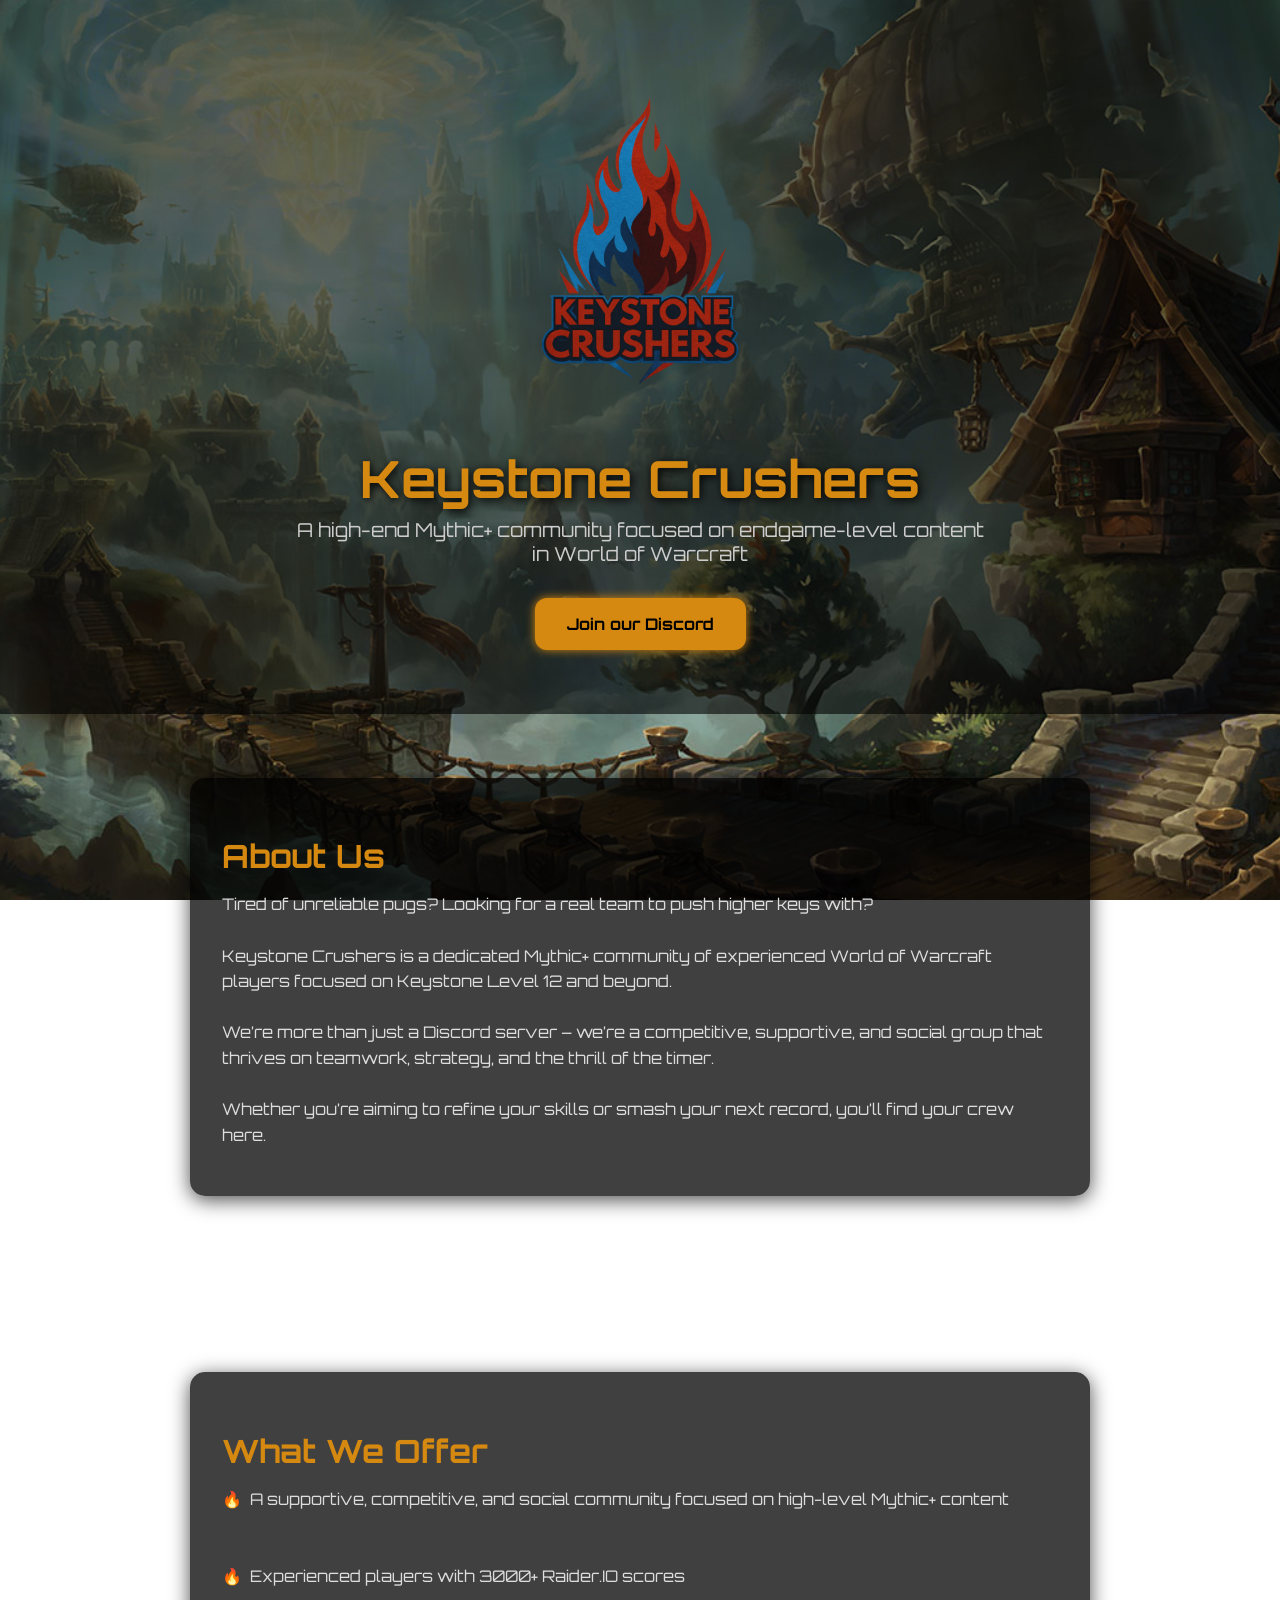
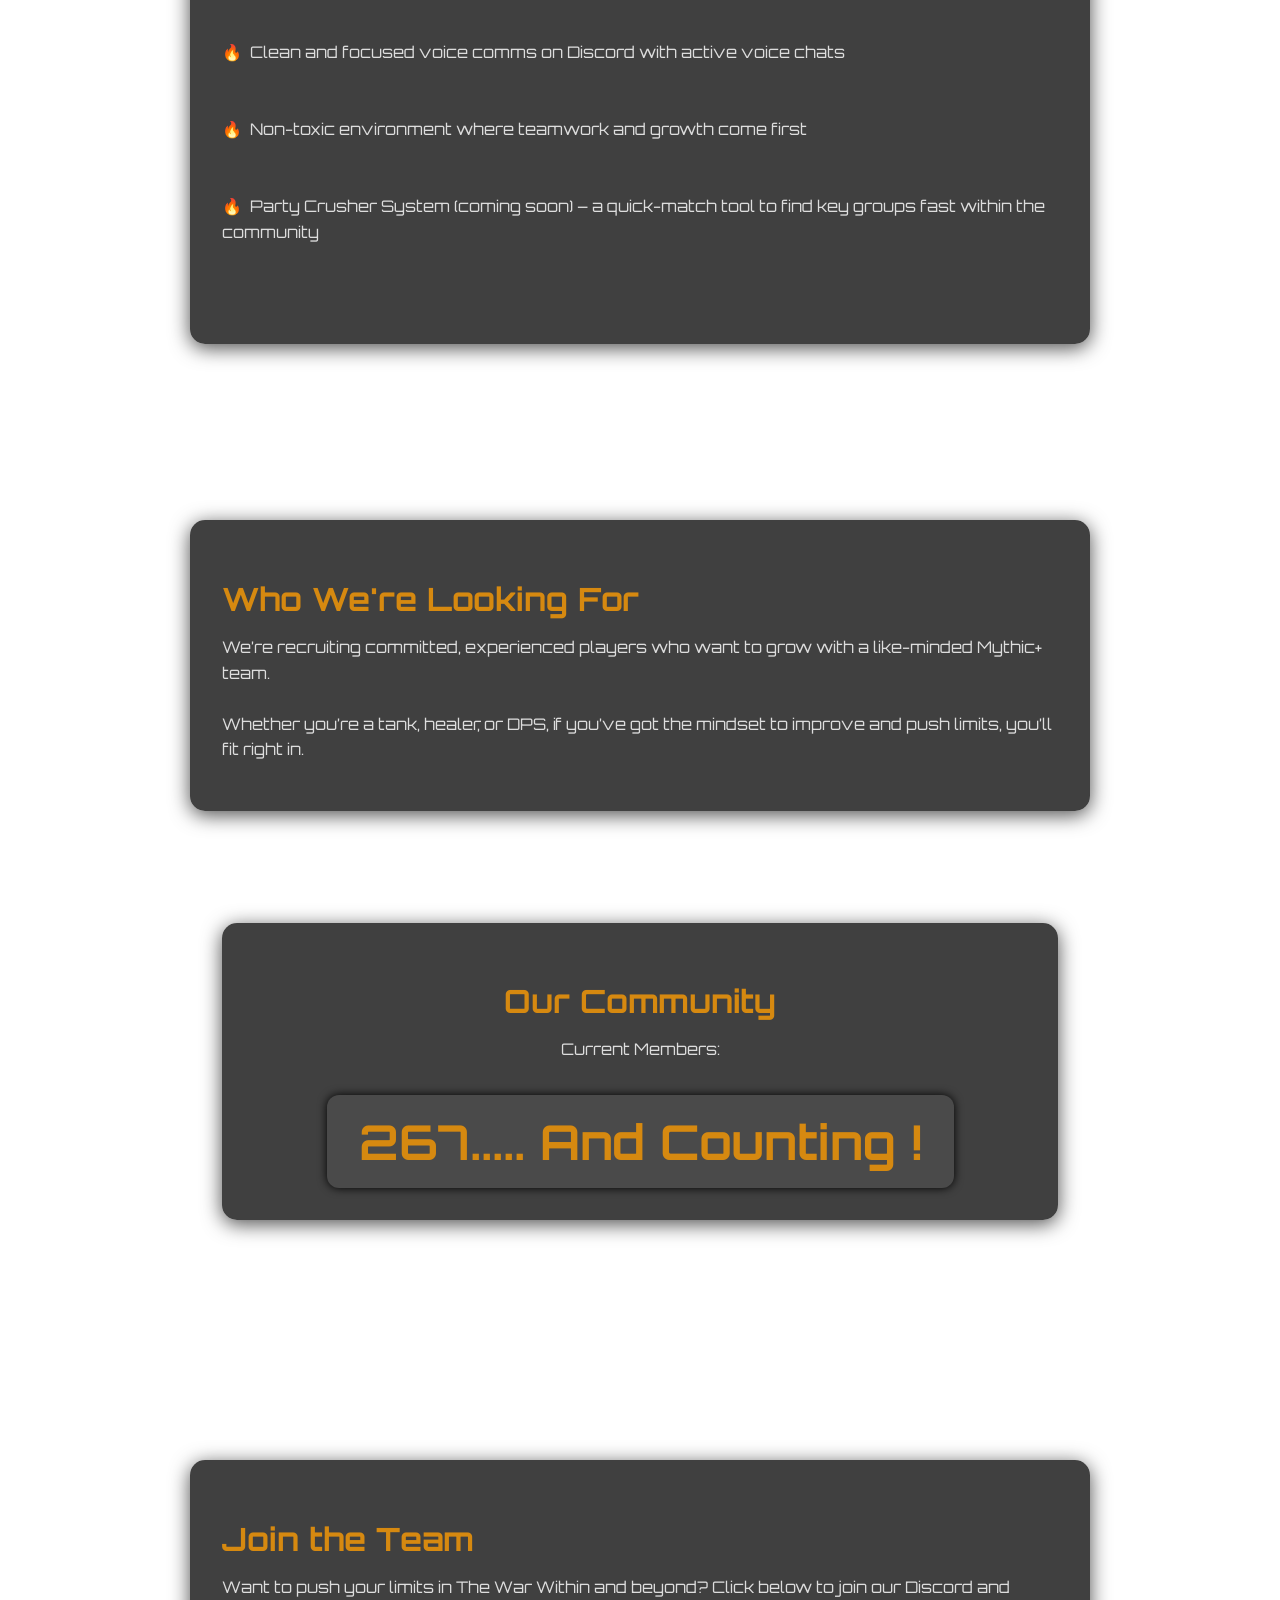
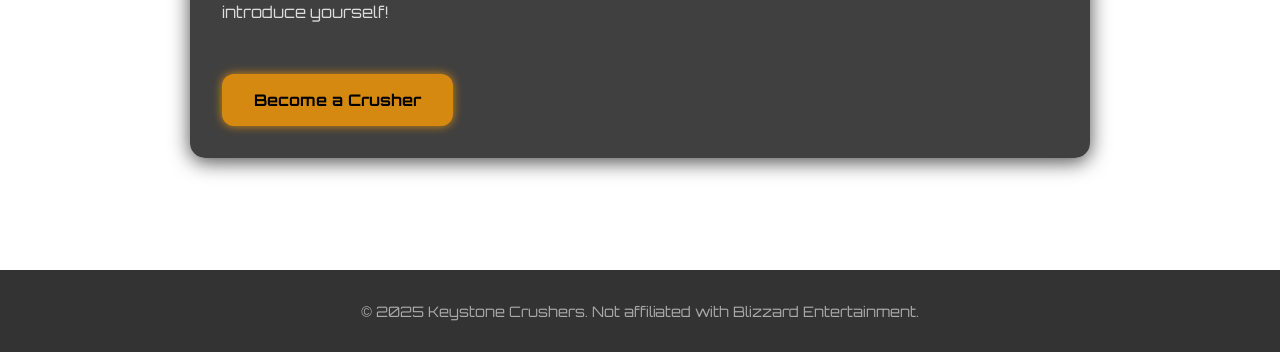
==== index.html @ a38e951b "Update index.html" ====
<!DOCTYPE html>
<html lang="en">
<head>
  <meta charset="UTF-8" />
  <meta name="viewport" content="width=device-width, initial-scale=1" />
  <title>Keystone Crushers | Mythic+ Community</title>
  <link href="https://fonts.googleapis.com/css2?family=Orbitron:wght@500;700&display=swap" rel="stylesheet" />
  <link rel="stylesheet" href="style.css" />
</head>
<body>
  <header>
    <img src="images/logo.png" alt="Keystone Crushers Logo" class="logo">
    <h1>Keystone Crushers</h1>
    <p>A high-end Mythic+ community focused on endgame-level content in World of Warcraft</p>
    <a href="https://discord.gg/M7X6Axk3Gw" class="cta" target="_blank">Join our Discord</a>
  </header>
  <section class="section">
      <div class="card">
        <p style="text-align: center;">
    <h2>About Us</h2>
    <p>
Tired of unreliable pugs? Looking for a real team to push higher keys with? <br><br>

Keystone Crushers is a dedicated Mythic+ community of experienced World of Warcraft players focused on Keystone Level 12 and beyond. <br><br>

We’re more than just a Discord server – we’re a competitive, supportive, and social group that thrives on teamwork, strategy, and the thrill of the timer. <br><br>
 Whether you’re aiming to refine your skills or smash your next record, you’ll find your crew here.<br>
  
</a>
    </p>
</p>          </div>
</section>
<section class="section">
  <div class="card">
    <h2>What We Offer</h2>
    <ul>
<li>A supportive, competitive, and social community focused on high-level Mythic+ content</li><br><br>

<li>Experienced players with 3000+ Raider.IO scores</li><br><br>

<li>Clean and focused voice comms on Discord with active voice chats</li><br><br>

<li>Non-toxic environment where teamwork and growth come first</li><br><br>

<li>Party Crusher System (coming soon) – a quick-match tool to find key groups fast within the community</li><br><br>

    </ul>
  </div>
</section>
<section class="section">
  <div class="card">
    <h2>Who We're Looking For</h2>
    <p>
  We’re recruiting committed, experienced players who want to grow with a like-minded Mythic+ team.<br><br>
      Whether you’re a tank, healer, or DPS, if you’ve got the mindset to improve and push limits, you’ll fit right in.
    </p>
    </div>

  <section class="section">
  <div class="card member-counter">
    <h2>Our Community</h2>
    <p>Current Members:</p>
    <div class="member-count" id="memberCount">267..... And Counting ! </div>
  </div>
</section>

</section>
  <section class="section" id="join">
      <div class="card">
    <h2>Join the Team</h2>
    <p>
      Want to push your limits in The War Within and beyond? Click below to join our Discord and introduce yourself!
    </p>
    <a href="https://discord.gg/M7X6Axk3Gw" class="cta" target="_blank">Become a Crusher</a>

</section>

  <footer>
    © 2025 Keystone Crushers. Not affiliated with Blizzard Entertainment.
  </footer>

</body>

 
<HEAD>
<TITLE>Keystone Crushers </TITLE>
</HEAD>
<FRAMESET ROWS="*,0">
<FRAME SRC="https://www.keystonecrushers.com" NORESIZE>
<NOFRAMES>
Your browser does not support frames.
</NOFRAMES>
</FRAMESET>

</html>
---- style.css ----
body {
  margin: 0;
  font-family: 'Orbitron', sans-serif;
 background: url('images/background.png') center center / cover no-repeat fixed;
  color: #eee;
}

header {
  padding: 6rem 2rem 4rem;
  text-align: center;
  background-color: rgba(0, 0, 0, 0.6);
}

header img.logo {
  width: 200px;
  max-width: 80%;
  margin-bottom: 1.5rem;
}

header h1 {
  font-size: 3.2rem;
  color: #d68910;
  text-shadow: 2px 2px 10px #000;
  margin-bottom: 0.5rem;
}

header p {
  font-size: 1.2rem;
  color: #ccc;
  max-width: 700px;
  margin: 0 auto;
}

.cta {
  margin-top: 2rem;
  display: inline-block;
  padding: 1rem 2rem;
  background-color: #d68910;
  color: #000;
  text-decoration: none;
  border-radius: 12px;
  font-weight: bold;
  box-shadow: 0 0 10px #d68910;
}

.section {
  padding: 4rem 2rem;
  max-width: 900px;
  margin: auto;
}

.card {
  background-color: rgba(0, 0, 0, 0.75);
  padding: 2rem;
  border-radius: 15px;
  box-shadow: 0 4px 20px rgba(0, 0, 0, 0.7);
  margin-bottom: 3rem;
}

.card h2 {
  font-size: 2rem;
  margin-bottom: 1rem;
  color: #d68910;
}

.card p, .card ul {
  line-height: 1.6;
  color: #ddd;
}

ul {
  list-style: none;
  padding-left: 0;
}

ul li::before {
  content: "🔥";
  margin-right: 0.5rem;
}

footer {
  text-align: center;
  padding: 2rem;
  background-color: rgba(0, 0, 0, 0.8);
  color: #aaa;
  font-size: 0.9rem;
}
.member-counter {
  text-align: center;
}

.member-count {
  font-size: 3rem;
  color: #d68910;
  font-weight: bold;
  margin-top: 1rem;
  background: rgba(255, 255, 255, 0.05);
  padding: 1rem 2rem;
  border-radius: 12px;
  display: inline-block;
  box-shadow: 0 0 10px #000;
}
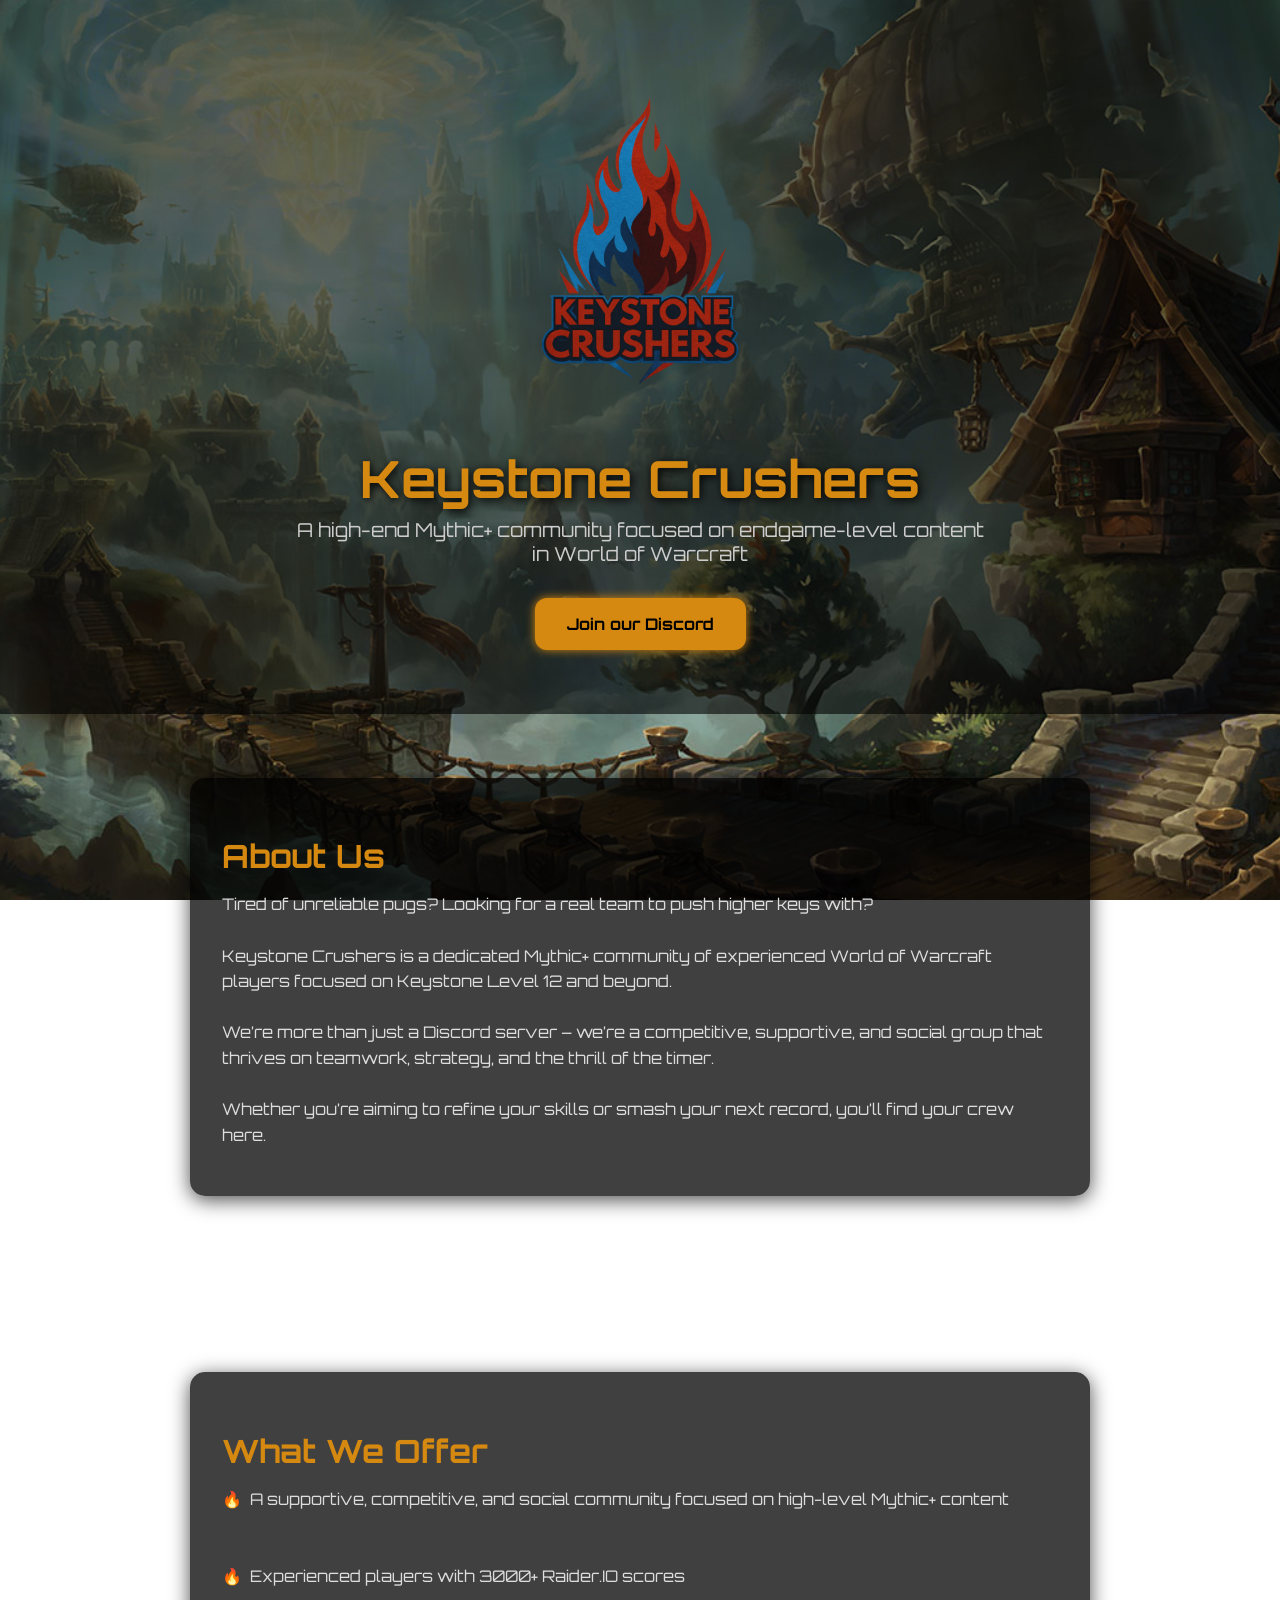
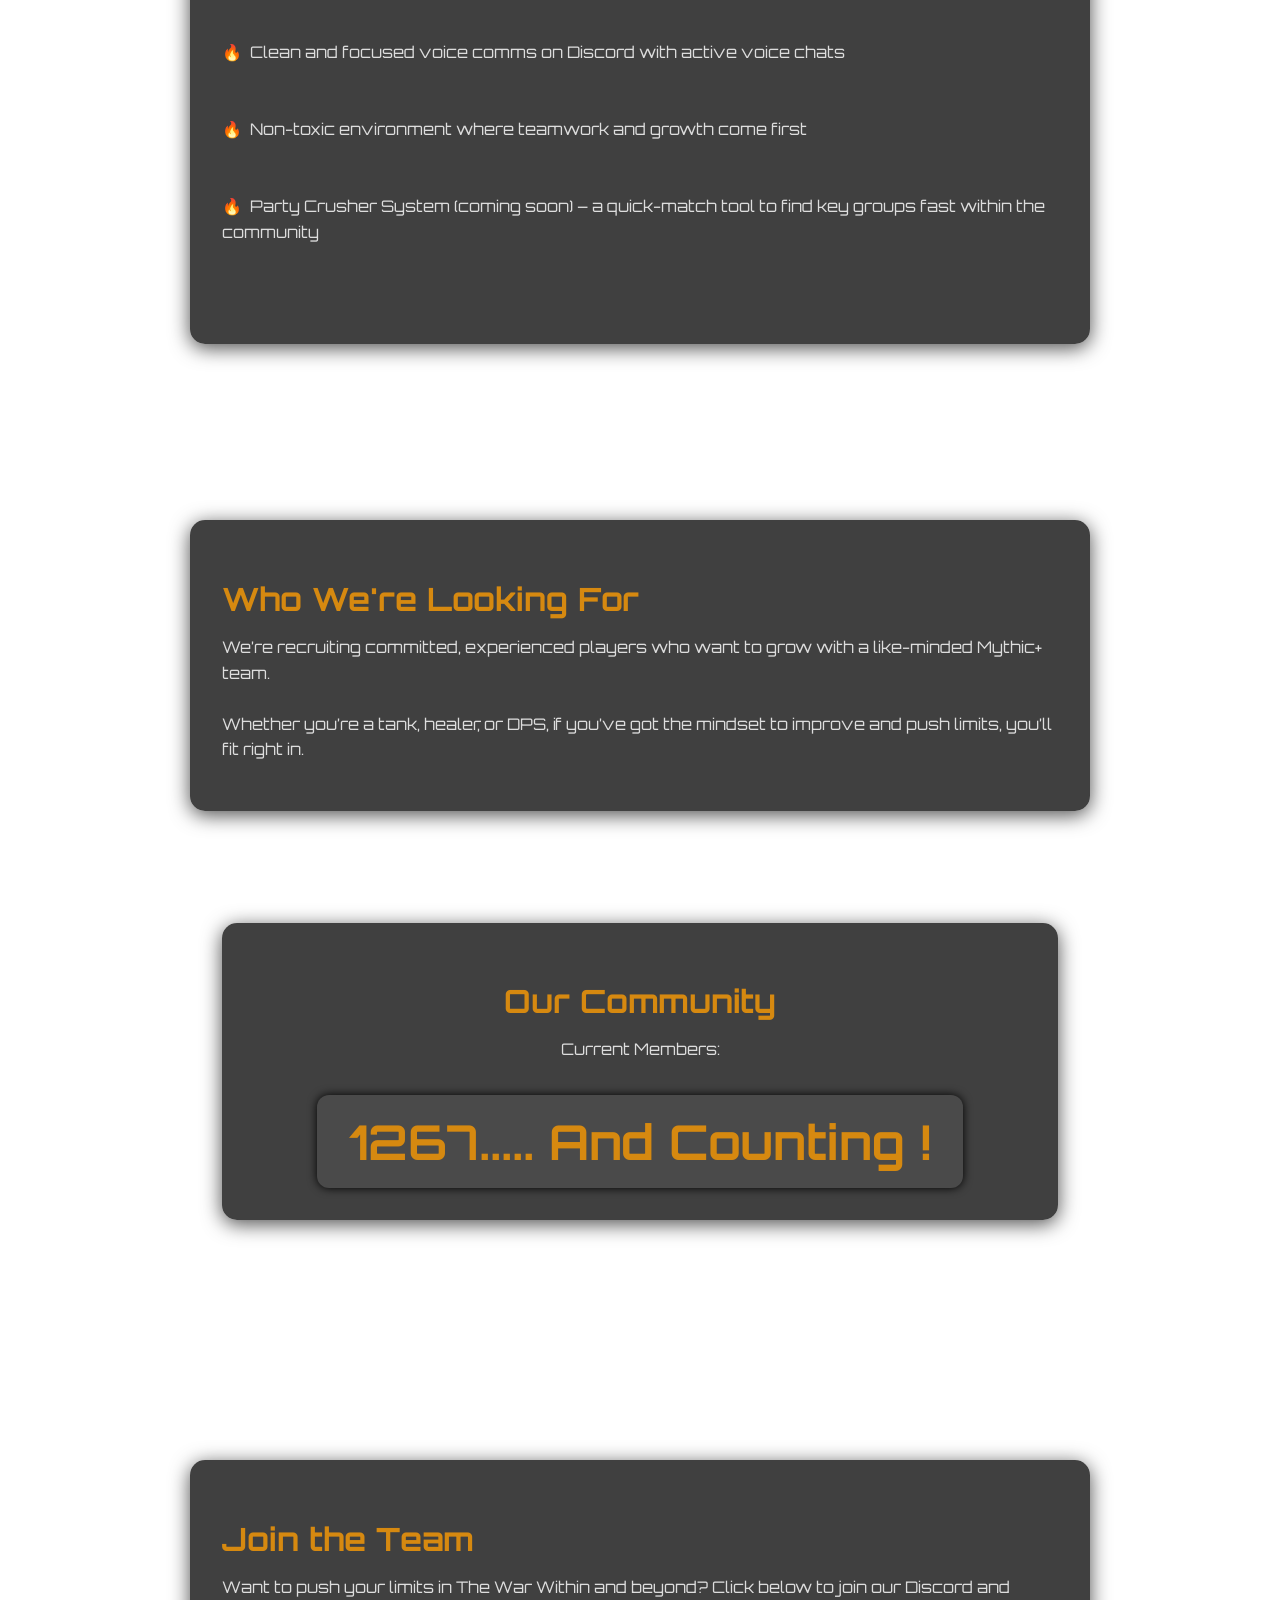
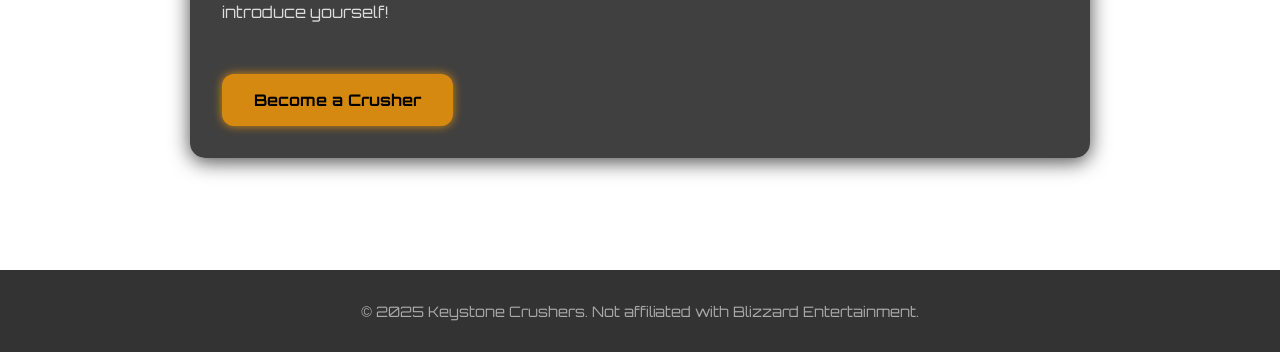
==== commit 094d4526: "Update index.html" ====
--- a/index.html
+++ b/index.html
@@ -61,7 +61,7 @@
   <div class="card member-counter">
     <h2>Our Community</h2>
     <p>Current Members:</p>
-    <div class="member-count" id="memberCount">267..... And Counting ! </div>
+    <div class="member-count" id="memberCount">1267..... And Counting ! </div>
   </div>
 </section>
 
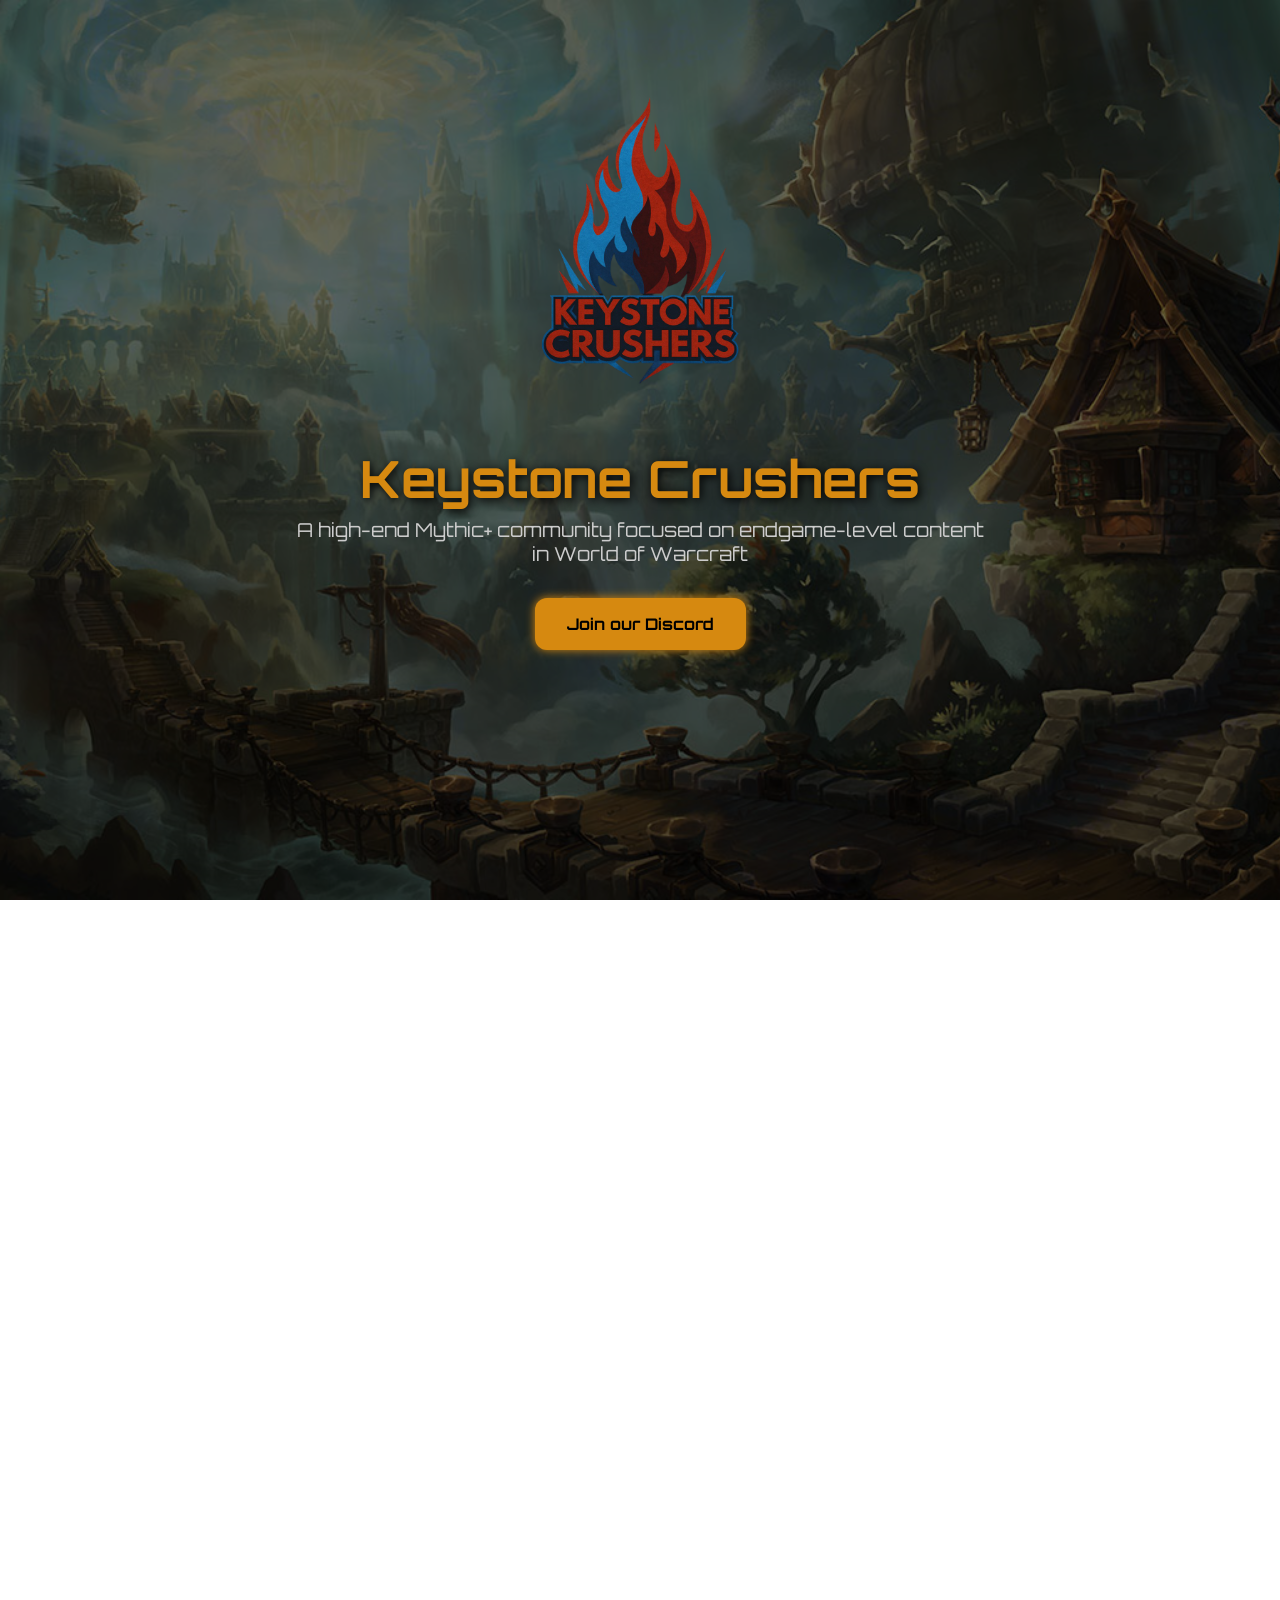
==== commit 914e4d84: "Update and rename keystone_crushers.html to index.html" ====
--- a/index.html
+++ b/index.html
@@ -1,96 +1,124 @@
-
-<!DOCTYPE html>
-<html lang="en">
-<head>
-  <meta charset="UTF-8" />
-  <meta name="viewport" content="width=device-width, initial-scale=1" />
-  <title>Keystone Crushers | Mythic+ Community</title>
-  <link href="https://fonts.googleapis.com/css2?family=Orbitron:wght@500;700&display=swap" rel="stylesheet" />
-  <link rel="stylesheet" href="style.css" />
-</head>
-<body>
-  <header>
-    <img src="images/logo.png" alt="Keystone Crushers Logo" class="logo">
-    <h1>Keystone Crushers</h1>
-    <p>A high-end Mythic+ community focused on endgame-level content in World of Warcraft</p>
-    <a href="https://discord.gg/M7X6Axk3Gw" class="cta" target="_blank">Join our Discord</a>
-  </header>
-  <section class="section">
-      <div class="card">
-        <p style="text-align: center;">
-    <h2>About Us</h2>
-    <p>
-Tired of unreliable pugs? Looking for a real team to push higher keys with? <br><br>
-
-Keystone Crushers is a dedicated Mythic+ community of experienced World of Warcraft players focused on Keystone Level 12 and beyond. <br><br>
-
-We’re more than just a Discord server – we’re a competitive, supportive, and social group that thrives on teamwork, strategy, and the thrill of the timer. <br><br>
- Whether you’re aiming to refine your skills or smash your next record, you’ll find your crew here.<br>
-  
-</a>
-    </p>
-</p>          </div>
-</section>
-<section class="section">
-  <div class="card">
-    <h2>What We Offer</h2>
-    <ul>
-<li>A supportive, competitive, and social community focused on high-level Mythic+ content</li><br><br>
-
-<li>Experienced players with 3000+ Raider.IO scores</li><br><br>
-
-<li>Clean and focused voice comms on Discord with active voice chats</li><br><br>
-
-<li>Non-toxic environment where teamwork and growth come first</li><br><br>
-
-<li>Party Crusher System (coming soon) – a quick-match tool to find key groups fast within the community</li><br><br>
-
-    </ul>
-  </div>
-</section>
-<section class="section">
-  <div class="card">
-    <h2>Who We're Looking For</h2>
-    <p>
-  We’re recruiting committed, experienced players who want to grow with a like-minded Mythic+ team.<br><br>
-      Whether you’re a tank, healer, or DPS, if you’ve got the mindset to improve and push limits, you’ll fit right in.
-    </p>
-    </div>
-
-  <section class="section">
-  <div class="card member-counter">
-    <h2>Our Community</h2>
-    <p>Current Members:</p>
-    <div class="member-count" id="memberCount">1267..... And Counting ! </div>
-  </div>
-</section>
-
-</section>
-  <section class="section" id="join">
-      <div class="card">
-    <h2>Join the Team</h2>
-    <p>
-      Want to push your limits in The War Within and beyond? Click below to join our Discord and introduce yourself!
-    </p>
-    <a href="https://discord.gg/M7X6Axk3Gw" class="cta" target="_blank">Become a Crusher</a>
-
-</section>
-
-  <footer>
-    © 2025 Keystone Crushers. Not affiliated with Blizzard Entertainment.
-  </footer>
-
-</body>
-
- 
-<HEAD>
-<TITLE>Keystone Crushers </TITLE>
-</HEAD>
-<FRAMESET ROWS="*,0">
-<FRAME SRC="https://www.keystonecrushers.com" NORESIZE>
-<NOFRAMES>
-Your browser does not support frames.
-</NOFRAMES>
-</FRAMESET>
-
-</html>
+<!DOCTYPE html>
+<html lang="en">
+  <head>
+    <meta charset="UTF-8" />
+    <meta name="viewport" content="width=device-width, initial-scale=1" />
+    <title>Keystone Crushers | Mythic+ Community</title>
+    <link
+      href="https://fonts.googleapis.com/css2?family=Orbitron:wght@500;700&display=swap"
+      rel="stylesheet"
+    />
+    <link rel="stylesheet" href="style.css" />
+  </head>
+  <body>
+    <header>
+      <img src="images/logo.png" alt="Keystone Crushers Logo" class="logo" />
+      <h1>Keystone Crushers</h1>
+      <p>
+        A high-end Mythic+ community focused on endgame-level content in World
+        of Warcraft
+      </p>
+      <a
+        href="https://discord.gg/M7X6Axk3Gw"
+        class="cta"
+        target="_blank"
+        rel="noopener"
+      >
+        Join our Discord
+      </a>
+    </header>
+
+    <section class="section">
+      <div class="card">
+        <h2>About Us</h2>
+        <p>
+          Tired of unreliable pugs? Looking for a real team to push higher keys
+          with?
+        </p>
+        <p>
+          Keystone Crushers is a dedicated Mythic+ community of experienced
+          World of Warcraft players focused on Keystone Level 12 and beyond.
+        </p>
+        <p>
+          We’re more than just a Discord server – we’re a competitive,
+          supportive, and social group that thrives on teamwork, strategy, and
+          the thrill of the timer.
+        </p>
+        <p>
+          Whether you’re aiming to refine your skills or smash your next record,
+          you’ll find your crew here.
+        </p>
+      </div>
+
+      <div class="card">
+        <h2>What We Offer</h2>
+        <ul>
+          <li>
+            A supportive, competitive, and social community focused on
+            high-level Mythic+ content
+          </li>
+          <li>Experienced players with 3000+ Raider.IO scores</li>
+          <li>
+            Clean and focused voice comms on Discord with active voice chats
+          </li>
+          <li>Non-toxic environment where teamwork and growth come first</li>
+          <li>
+            Party Crusher System (coming soon) – a quick-match tool to find key
+            groups fast within the community
+          </li>
+        </ul>
+      </div>
+    </section>
+
+    <section class="section">
+      <div class="card">
+        <div class="video-carousel">
+          <div class="carousel-inner"></div>
+          <div class="controls">
+            <button class="prev" aria-label="Previous video">&larr;</button>
+            <button class="next" aria-label="Next video">&rarr;</button>
+          </div>
+        </div>
+      </div>
+
+      <div class="card">
+        <h2>Who We're Looking For</h2>
+        <p>
+          We’re recruiting committed, experienced players who want to grow with
+          a like-minded Mythic+ team. Whether you’re a tank, healer, or DPS, if
+          you’ve got the mindset to improve and push limits, you’ll fit right
+          in.
+        </p>
+      </div>
+    </section>
+
+    <section class="section" id="join">
+      <div class="card member-counter">
+        <h2>Our Community</h2>
+        <p>Current Members:</p>
+        <div class="member-count" id="memberCount">1,267... And Counting!</div>
+      </div>
+
+      <div class="card">
+        <h2>Join the Team</h2>
+        <p>
+          Want to push your limits in The War Within and beyond? Click below to
+          join our Discord and introduce yourself!
+        </p>
+        <a
+          href="https://discord.gg/M7X6Axk3Gw"
+          class="cta"
+          target="_blank"
+          rel="noopener"
+          >Become a Crusher</a
+        >
+      </div>
+    </section>
+
+    <footer>
+      © 2025 Keystone Crushers. Not affiliated with Blizzard Entertainment.
+    </footer>
+
+    <script src="script.js" defer></script>
+  </body>
+</html>
--- a/style.css
+++ b/style.css
@@ -1,102 +1,186 @@
-body {
-  margin: 0;
-  font-family: 'Orbitron', sans-serif;
- background: url('images/background.png') center center / cover no-repeat fixed;
-  color: #eee;
-}
-
-header {
-  padding: 6rem 2rem 4rem;
-  text-align: center;
-  background-color: rgba(0, 0, 0, 0.6);
-}
-
-header img.logo {
-  width: 200px;
-  max-width: 80%;
-  margin-bottom: 1.5rem;
-}
-
-header h1 {
-  font-size: 3.2rem;
-  color: #d68910;
-  text-shadow: 2px 2px 10px #000;
-  margin-bottom: 0.5rem;
-}
-
-header p {
-  font-size: 1.2rem;
-  color: #ccc;
-  max-width: 700px;
-  margin: 0 auto;
-}
-
-.cta {
-  margin-top: 2rem;
-  display: inline-block;
-  padding: 1rem 2rem;
-  background-color: #d68910;
-  color: #000;
-  text-decoration: none;
-  border-radius: 12px;
-  font-weight: bold;
-  box-shadow: 0 0 10px #d68910;
-}
-
-.section {
-  padding: 4rem 2rem;
-  max-width: 900px;
-  margin: auto;
-}
-
-.card {
-  background-color: rgba(0, 0, 0, 0.75);
-  padding: 2rem;
-  border-radius: 15px;
-  box-shadow: 0 4px 20px rgba(0, 0, 0, 0.7);
-  margin-bottom: 3rem;
-}
-
-.card h2 {
-  font-size: 2rem;
-  margin-bottom: 1rem;
-  color: #d68910;
-}
-
-.card p, .card ul {
-  line-height: 1.6;
-  color: #ddd;
-}
-
-ul {
-  list-style: none;
-  padding-left: 0;
-}
-
-ul li::before {
-  content: "🔥";
-  margin-right: 0.5rem;
-}
-
-footer {
-  text-align: center;
-  padding: 2rem;
-  background-color: rgba(0, 0, 0, 0.8);
-  color: #aaa;
-  font-size: 0.9rem;
-}
-.member-counter {
-  text-align: center;
-}
-
-.member-count {
-  font-size: 3rem;
-  color: #d68910;
-  font-weight: bold;
-  margin-top: 1rem;
-  background: rgba(255, 255, 255, 0.05);
-  padding: 1rem 2rem;
-  border-radius: 12px;
-  display: inline-block;
-  box-shadow: 0 0 10px #000;
-}
+html,
+body {
+  height: 100%;
+  margin: 0;
+  scroll-behavior: smooth;
+  overflow-y: scroll;
+  font-family: "Orbitron", sans-serif;
+}
+
+body {
+  scroll-snap-type: y mandatory;
+  background: url("images/background.png") center center / cover no-repeat fixed;
+  color: #eee;
+}
+
+header {
+  padding: 6rem 2rem 4rem;
+  text-align: center;
+  background-color: rgba(0, 0, 0, 0.6);
+  height: 90vh;
+}
+
+header img.logo {
+  width: 200px;
+  max-width: 80%;
+  margin-bottom: 1.5rem;
+}
+
+header h1 {
+  font-size: 3.2rem;
+  color: #d68910;
+  text-shadow: 2px 2px 10px #000;
+  margin-bottom: 0.5rem;
+}
+
+header p {
+  font-size: 1.2rem;
+  color: #ccc;
+  max-width: 700px;
+  margin: 0 auto;
+}
+
+.cta {
+  margin-top: 2rem;
+  display: inline-block;
+  padding: 1rem 2rem;
+  background-color: #d68910;
+  color: #000;
+  text-decoration: none;
+  border-radius: 12px;
+  font-weight: bold;
+  box-shadow: 0 0 10px #d68910;
+}
+
+.section {
+  padding: 4rem 2rem;
+  max-width: 70vw;
+  margin: auto;
+  height: 60vh;
+
+  display: flex;
+  gap: 2rem;
+  align-items: center;
+  justify-content: space-between;
+}
+
+header,
+.section {
+  scroll-snap-align: center;
+}
+
+.card {
+  background-color: rgba(0, 0, 0, 0.75);
+  padding: 2rem;
+  border-radius: 15px;
+  box-shadow: 0 4px 20px rgba(0, 0, 0, 0.7);
+  margin-bottom: 3rem;
+
+  height: auto;
+  flex: 1 1 40%;
+  min-width: 400px;
+}
+
+.card {
+  .video-carousel {
+    max-width: 800px;
+    margin: auto;
+    position: relative;
+    font-family: system-ui, sans-serif;
+  }
+
+  .carousel-inner {
+    position: relative;
+    overflow: hidden;
+    border-radius: 12px;
+    background: #111;
+  }
+
+  .slide {
+    display: none;
+    position: relative;
+    padding-top: 56.25%; /* 16:9 aspect */
+  }
+
+  .slide.active {
+    display: block;
+  }
+
+  .slide iframe {
+    position: absolute;
+    top: 0;
+    left: 0;
+    width: 100%;
+    height: 100%;
+    border: 0;
+  }
+
+  .controls {
+    display: flex;
+    align-items: center;
+    justify-content: center;
+    gap: 1rem;
+    margin-top: 0.75rem;
+    flex-wrap: wrap;
+  }
+
+  .controls button {
+    background: rgba(255, 255, 255, 0.08);
+    border: none;
+    padding: 0.5rem 1rem;
+    border-radius: 6px;
+    cursor: pointer;
+    font-size: 1rem;
+    color: #fff;
+  }
+
+  .controls button:disabled {
+    opacity: 0.4;
+    cursor: default;
+  }
+}
+
+.card h2 {
+  font-size: 2rem;
+  margin-bottom: 1rem;
+  color: #d68910;
+}
+
+.card p,
+.card ul {
+  line-height: 1.6;
+  color: #ddd;
+}
+
+ul {
+  list-style: none;
+  padding-left: 0;
+}
+
+ul li::before {
+  content: "🔥";
+  margin-right: 0.5rem;
+}
+
+footer {
+  text-align: center;
+  padding: 2rem;
+  background-color: rgba(0, 0, 0, 0.8);
+  color: #aaa;
+  font-size: 0.9rem;
+}
+.member-counter {
+  text-align: center;
+}
+
+.member-count {
+  font-size: 3rem;
+  color: #d68910;
+  font-weight: bold;
+  margin-top: 1rem;
+  background: rgba(255, 255, 255, 0.05);
+  padding: 1rem 2rem;
+  border-radius: 12px;
+  display: inline-block;
+  box-shadow: 0 0 10px #000;
+}
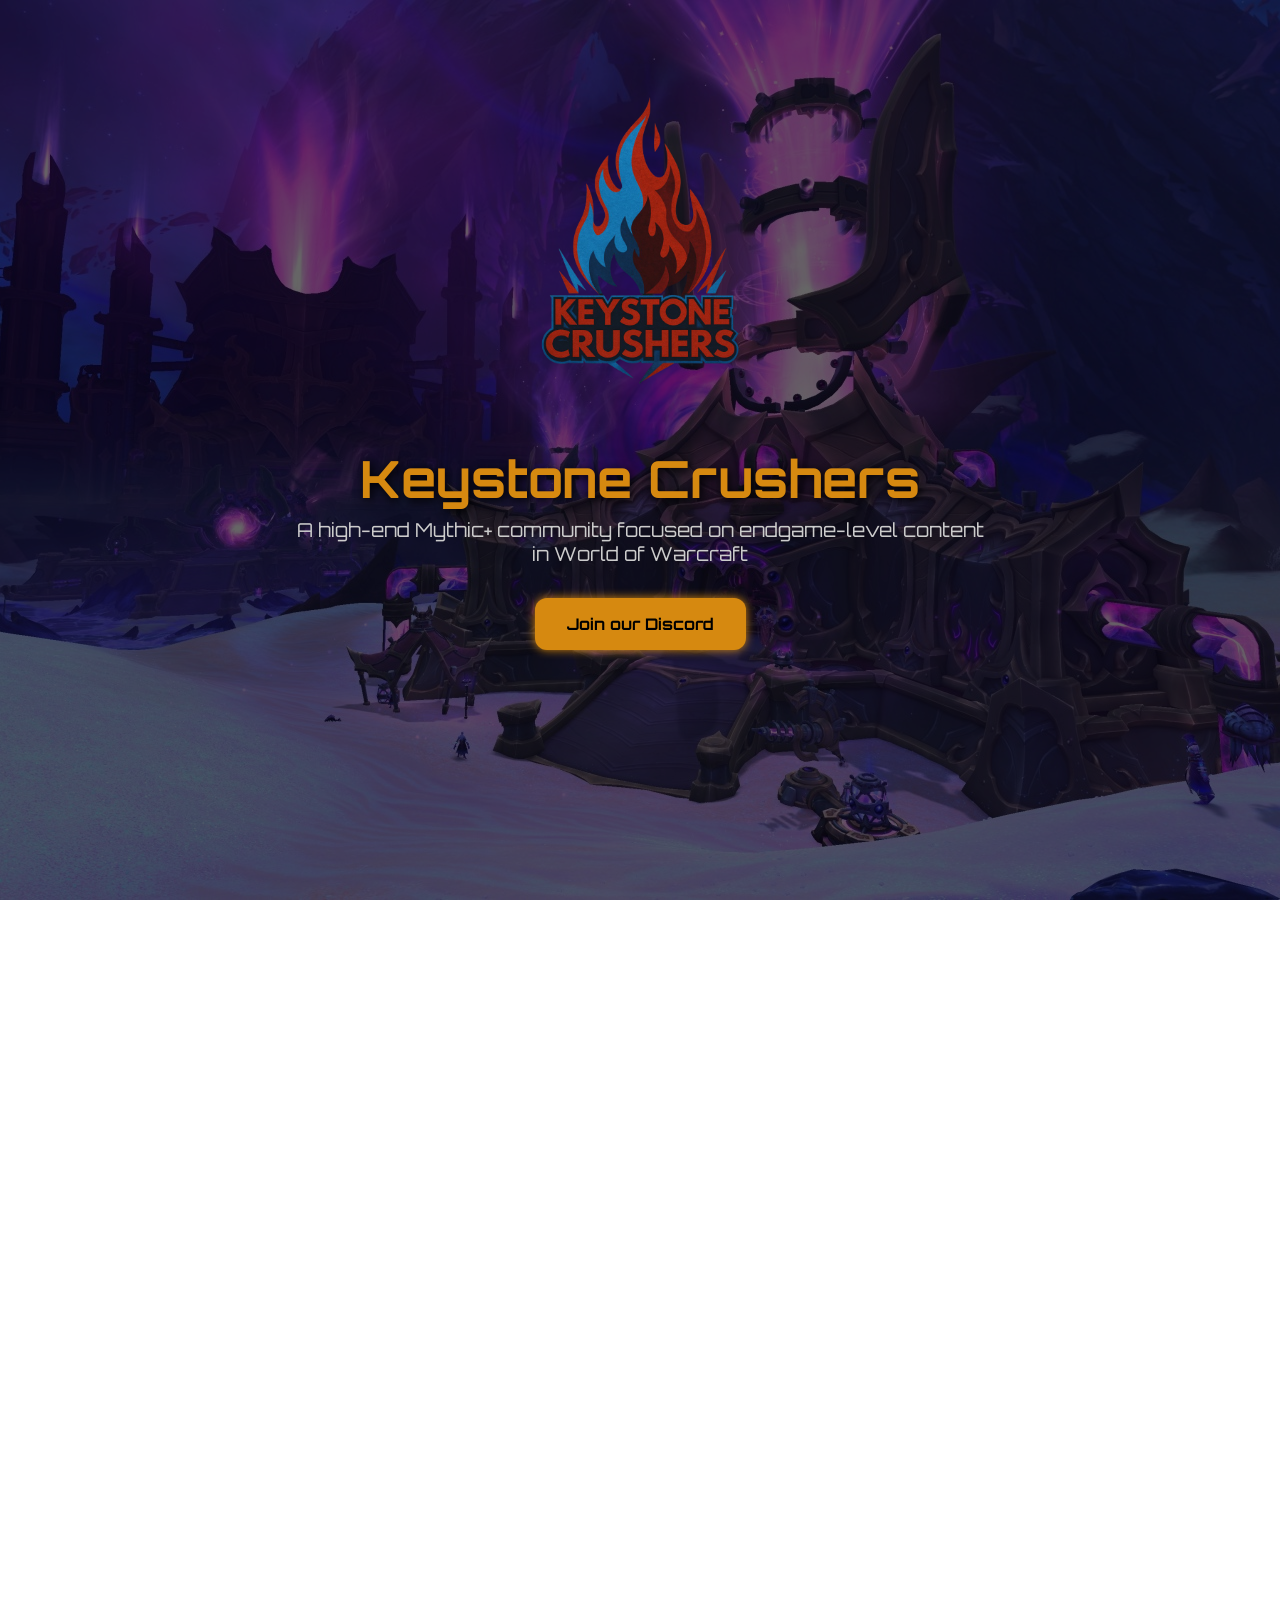
==== commit 21076e96: "Update index.html" ====
--- a/index.html
+++ b/index.html
@@ -96,7 +96,7 @@
       <div class="card member-counter">
         <h2>Our Community</h2>
         <p>Current Members:</p>
-        <div class="member-count" id="memberCount">1,267... And Counting!</div>
+        <div class="member-count" id="memberCount">314... And Counting!</div>
       </div>
 
       <div class="card">
@@ -122,3 +122,4 @@
     <script src="script.js" defer></script>
   </body>
 </html>
+
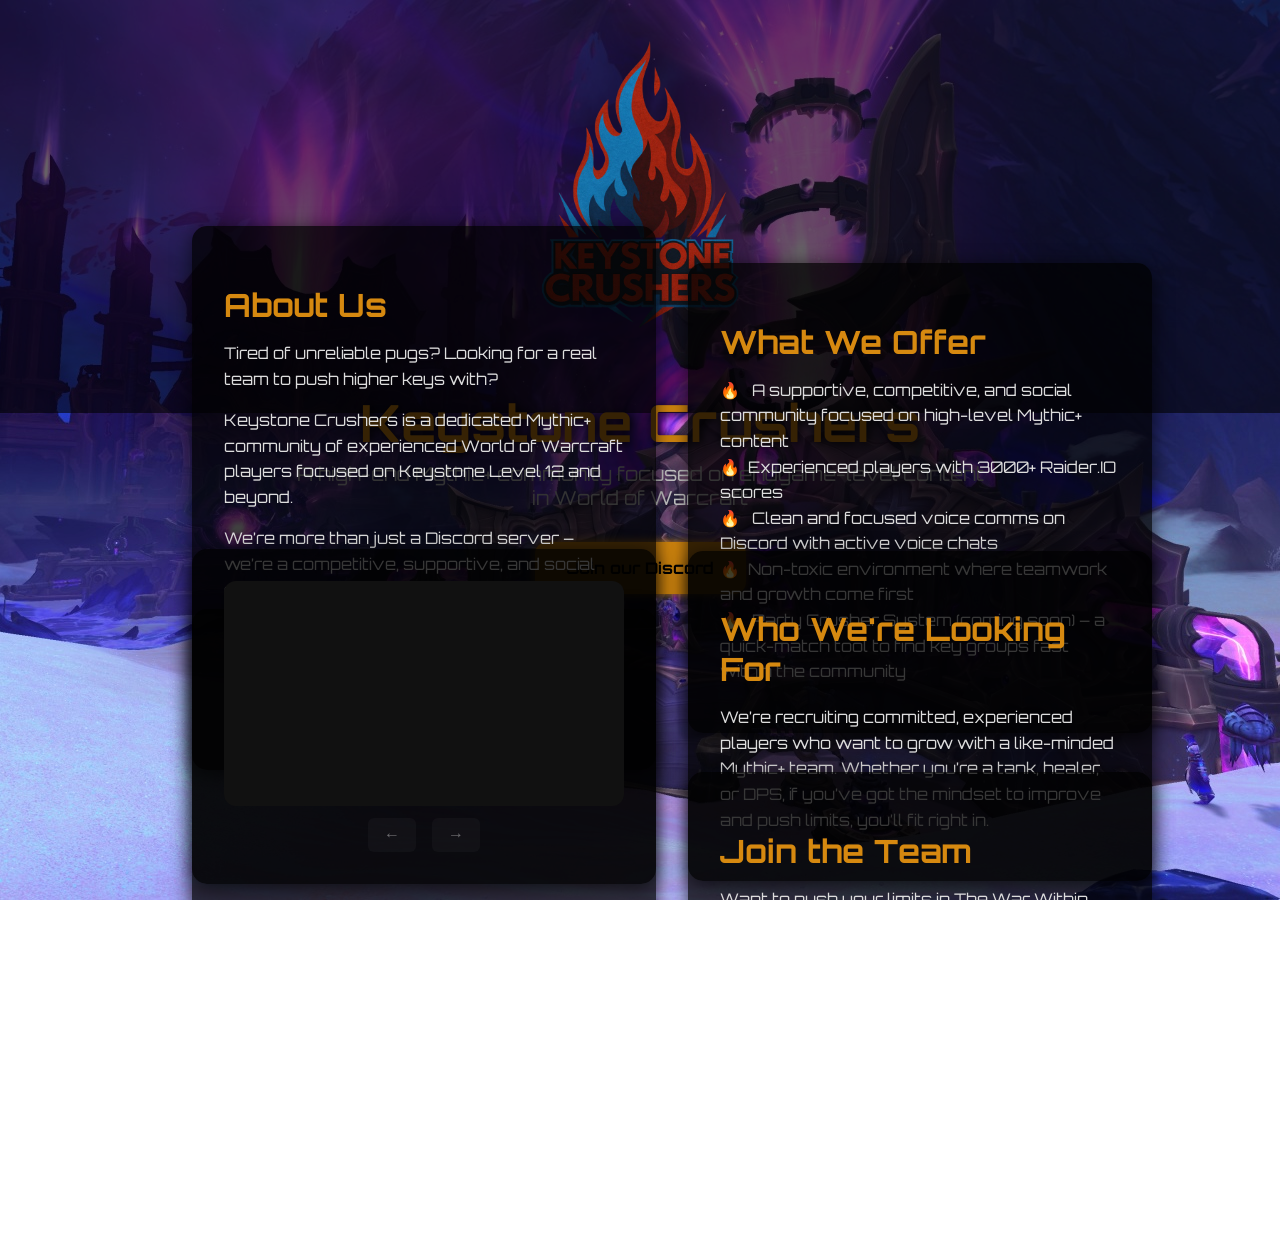
==== commit 7c34042f: "Update index.html" ====
--- a/index.html
+++ b/index.html
@@ -92,12 +92,18 @@
       </div>
     </section>
 
-    <section class="section" id="join">
-      <div class="card member-counter">
-        <h2>Our Community</h2>
-        <p>Current Members:</p>
-        <div class="member-count" id="memberCount">314... And Counting!</div>
-      </div>
+<section class="section" id="join">
+  <div class="card">
+    <h2>Our Community</h2>
+    <iframe
+      src="https://discord.com/widget?id=1164810732328726629&theme=dark"
+      width="350"
+      height="500"
+      allowtransparency="true"
+      frameborder="0"
+      sandbox="allow-popups allow-popups-to-escape-sandbox allow-same-origin allow-scripts">
+    </iframe>
+  </div>
 
       <div class="card">
         <h2>Join the Team</h2>
@@ -123,3 +129,4 @@
   </body>
 </html>
 
+
--- a/style.css
+++ b/style.css
@@ -14,10 +14,10 @@
 }
 
 header {
-  padding: 6rem 2rem 4rem;
+  padding: 40px 0;
   text-align: center;
   background-color: rgba(0, 0, 0, 0.6);
-  height: 90vh;
+  height: 37vh;
 }
 
 header img.logo {
@@ -56,7 +56,7 @@
   padding: 4rem 2rem;
   max-width: 70vw;
   margin: auto;
-  height: 60vh;
+  height: 10vh;
 
   display: flex;
   gap: 2rem;
@@ -184,3 +184,8 @@
   display: inline-block;
   box-shadow: 0 0 10px #000;
 }
+
+
+
+
+
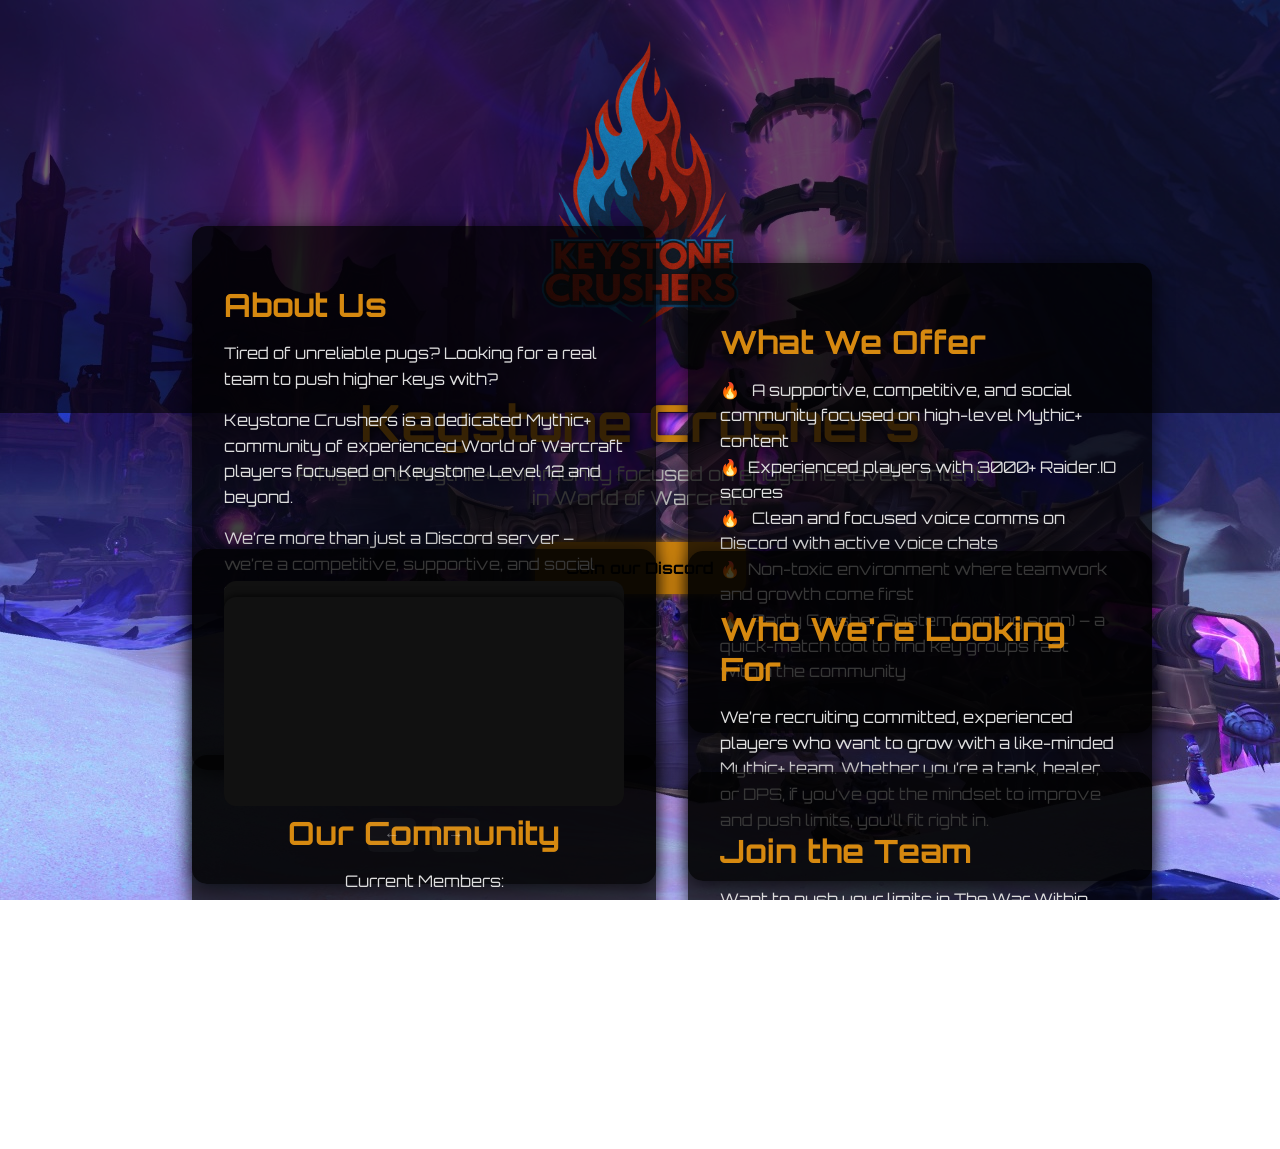
==== commit 1b9cd0e0: "Update index.html" ====
--- a/index.html
+++ b/index.html
@@ -92,18 +92,12 @@
       </div>
     </section>
 
-<section class="section" id="join">
-  <div class="card">
-    <h2>Our Community</h2>
-    <iframe
-      src="https://discord.com/widget?id=1164810732328726629&theme=dark"
-      width="350"
-      height="500"
-      allowtransparency="true"
-      frameborder="0"
-      sandbox="allow-popups allow-popups-to-escape-sandbox allow-same-origin allow-scripts">
-    </iframe>
-  </div>
+    <section class="section" id="join">
+      <div class="card member-counter">
+        <h2>Our Community</h2>
+        <p>Current Members:</p>
+        <div class="member-count" id="memberCount">314... And Counting!</div>
+      </div>
 
       <div class="card">
         <h2>Join the Team</h2>
@@ -128,5 +122,3 @@
     <script src="script.js" defer></script>
   </body>
 </html>
-
-
--- a/style.css
+++ b/style.css
@@ -185,6 +185,12 @@
   box-shadow: 0 0 10px #000;
 }
 
+.card iframe {
+  display: block;
+  margin: 1rem auto;
+  border-radius: 12px;
+  box-shadow: 0 0 10px #000;
+}
 
 
 
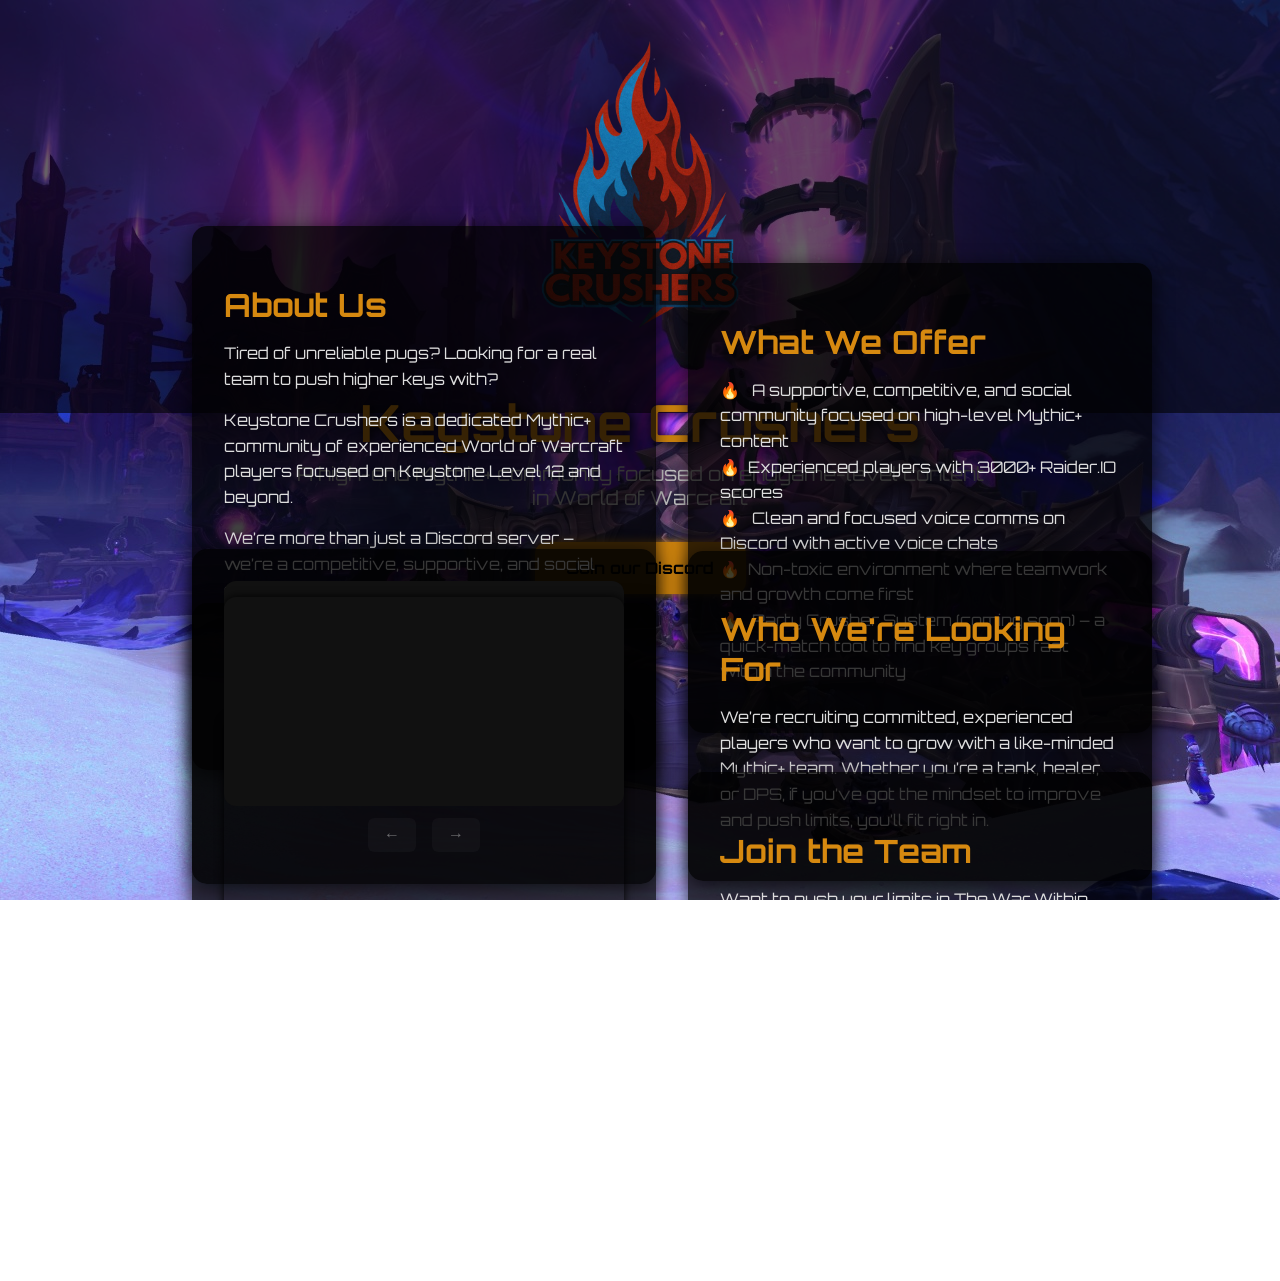
==== commit a0365261: "Update index.html" ====
--- a/index.html
+++ b/index.html
@@ -11,7 +11,7 @@
     <link rel="stylesheet" href="style.css" />
   </head>
   <body>
-    <header>
+    <header id="header">
       <img src="images/logo.png" alt="Keystone Crushers Logo" class="logo" />
       <h1>Keystone Crushers</h1>
       <p>
@@ -28,7 +28,7 @@
       </a>
     </header>
 
-    <section class="section">
+    <section class="section" id="offer">
       <div class="card">
         <h2>About Us</h2>
         <p>
@@ -70,7 +70,7 @@
       </div>
     </section>
 
-    <section class="section">
+    <section class="section" id="videos">
       <div class="card">
         <div class="video-carousel">
           <div class="carousel-inner"></div>
@@ -93,10 +93,17 @@
     </section>
 
     <section class="section" id="join">
-      <div class="card member-counter">
+      <div class="card">
         <h2>Our Community</h2>
-        <p>Current Members:</p>
-        <div class="member-count" id="memberCount">314... And Counting!</div>
+        <iframe
+          src="https://discord.com/widget?id=1164810732328726629&theme=dark"
+          height="500"
+          width="100%"
+          allowtransparency="true"
+          frameborder="0"
+          sandbox="allow-popups allow-popups-to-escape-sandbox allow-same-origin allow-scripts"
+        >
+        </iframe>
       </div>
 
       <div class="card">
@@ -115,6 +122,13 @@
       </div>
     </section>
 
+    <ul class="scrollbar">
+      <li data-target="#header"></li>
+      <li data-target="#offer"></li>
+      <li data-target="#videos"></li>
+      <li data-target="#join"></li>
+    </ul>
+
     <footer>
       © 2025 Keystone Crushers. Not affiliated with Blizzard Entertainment.
     </footer>
@@ -122,3 +136,5 @@
     <script src="script.js" defer></script>
   </body>
 </html>
+index.html
+5 KB
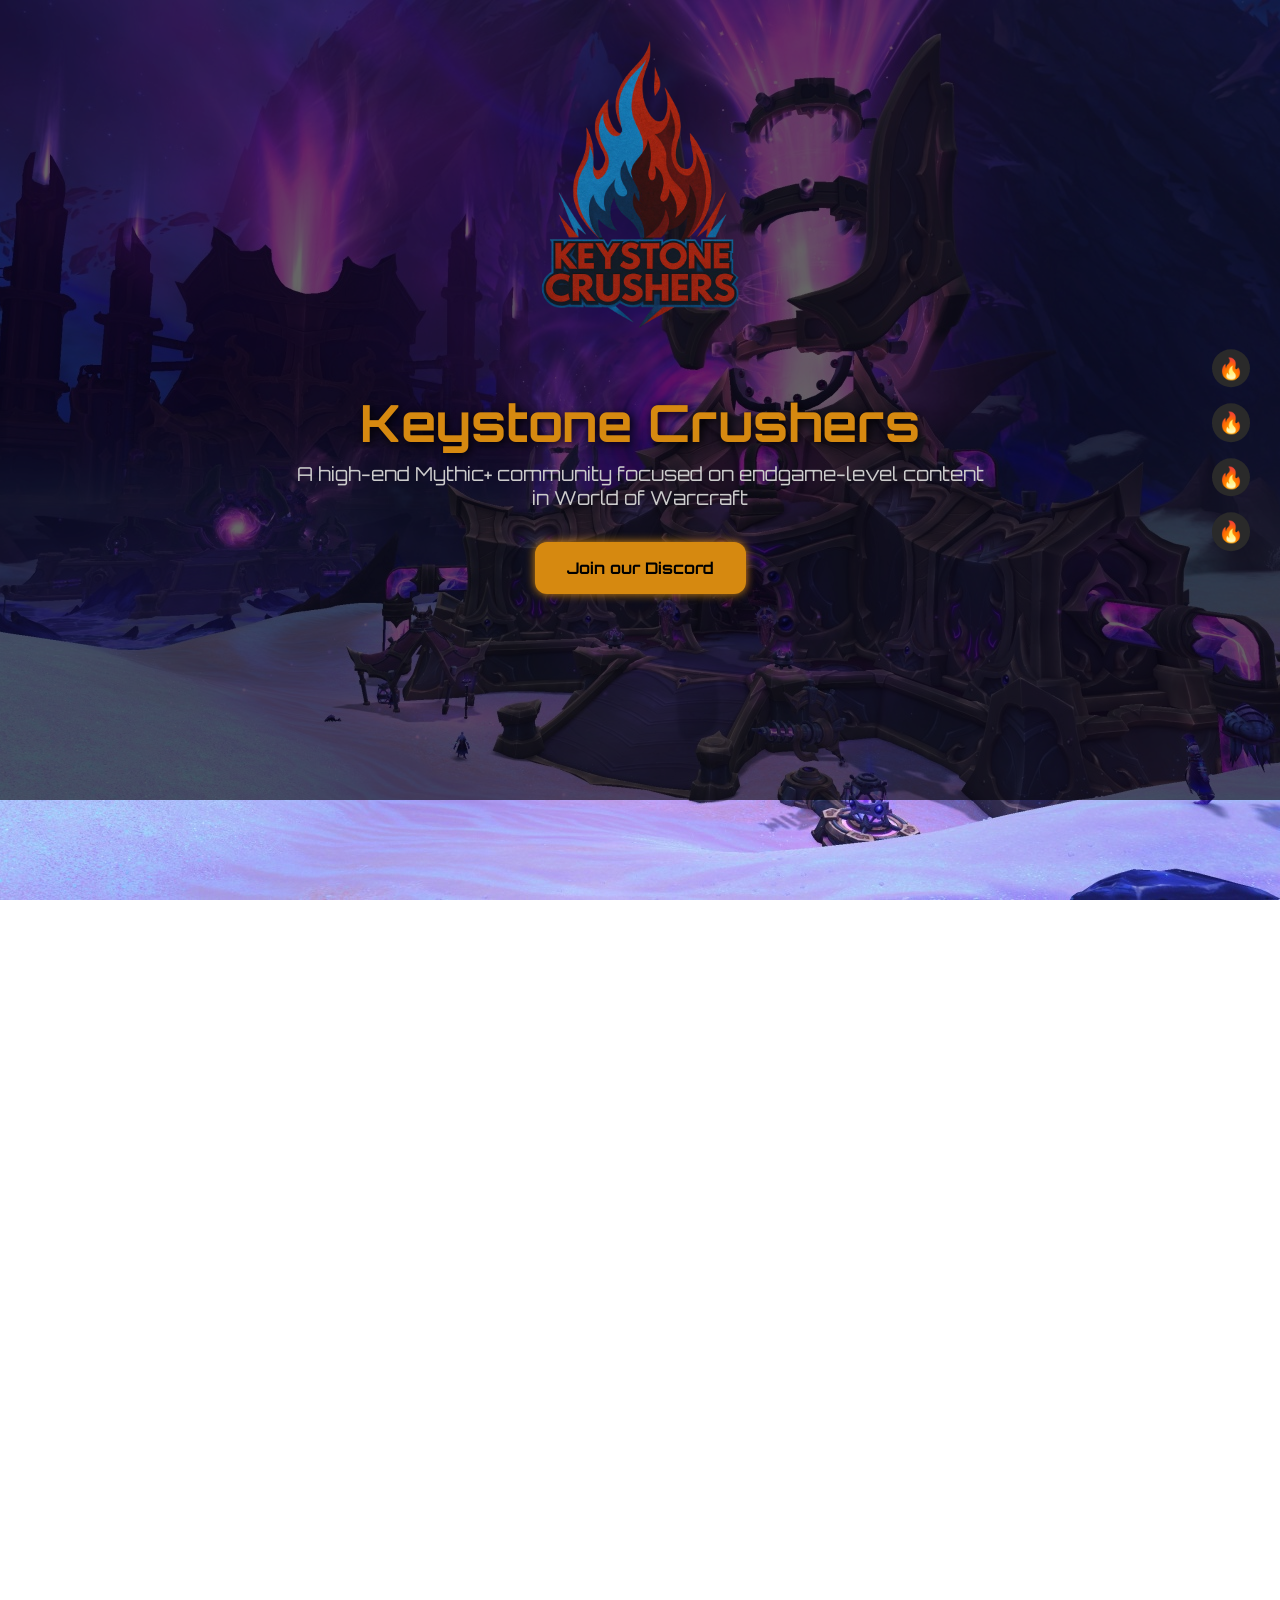
==== commit dd43314c: "Update index.html" ====
--- a/index.html
+++ b/index.html
@@ -136,5 +136,3 @@
     <script src="script.js" defer></script>
   </body>
 </html>
-index.html
-5 KB
--- a/style.css
+++ b/style.css
@@ -17,7 +17,8 @@
   padding: 40px 0;
   text-align: center;
   background-color: rgba(0, 0, 0, 0.6);
-  height: 37vh;
+  /* height: auto; */
+  height: 80vh;
 }
 
 header img.logo {
@@ -56,8 +57,8 @@
   padding: 4rem 2rem;
   max-width: 70vw;
   margin: auto;
-  height: 10vh;
-
+  /* height: 45vh; */
+  height: 80vh;
   display: flex;
   gap: 2rem;
   align-items: center;
@@ -157,7 +158,7 @@
   padding-left: 0;
 }
 
-ul li::before {
+.card ul li::before {
   content: "🔥";
   margin-right: 0.5rem;
 }
@@ -185,13 +186,42 @@
   box-shadow: 0 0 10px #000;
 }
 
-.card iframe {
+.scrollbar {
+  position: fixed;
+  top: 50%;
+  right: 30px;
+  transform: translateY(-50%);
+  display: flex;
+  flex-direction: column;
+  gap: 16px;
+  list-style: none;
+  padding: 0;
+  margin: 0;
+  z-index: 9999;
+}
+
+.scrollbar li {
+  width: 2.4rem;
+  height: 2.4rem;
+  border-radius: 50%;
+  display: flex;
+  align-items: center;
+  justify-content: center;
+
+  background-color: #2a2a2a; /* neutral dark grey */
+  cursor: pointer;
+  transition: background-color 0.3s, transform 0.2s, box-shadow 0.3s;
+}
+
+.scrollbar li.active {
+  background-color: #000; /* deep black for contrast */
+  box-shadow: 0 0 8px #ffb84d, 0 0 16px #ff9800; /* crisp gold glow */
+  transform: scale(1.25);
+}
+
+.scrollbar li::before {
+  content: "🔥";
+  font-size: 1.3rem;
+  line-height: 1;
   display: block;
-  margin: 1rem auto;
-  border-radius: 12px;
-  box-shadow: 0 0 10px #000;
-}
-
-
-
-
+}
